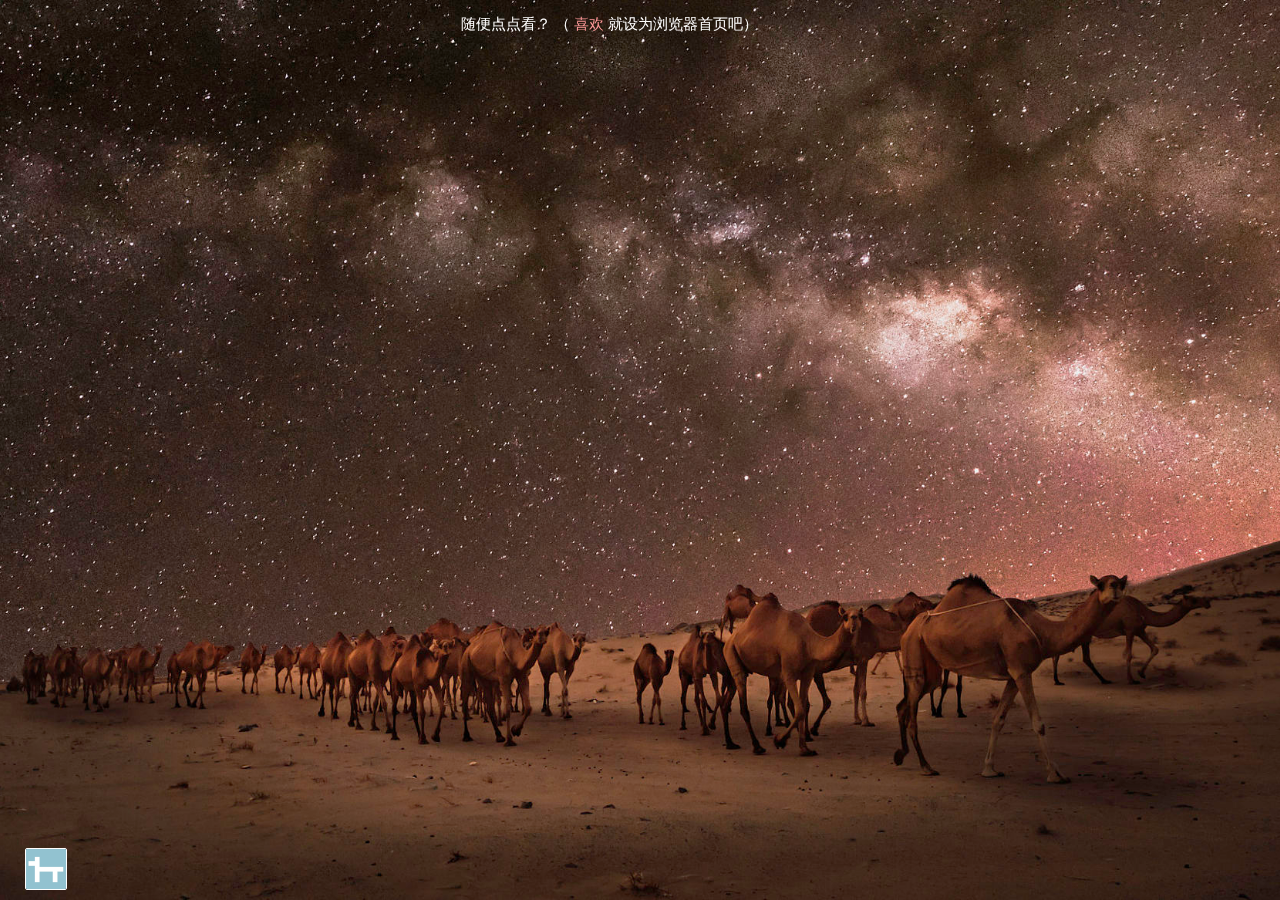
==== index.html @ 41d903cc "Update index.html" ====
<!DOCTYPE html>  
<html id='html'>
<head>
	<meta http-equiv="content-type" content="text/html; charset=UTF-8" />
	<meta charset="UTF-8">
	<title>Fine today</title>
	<meta content='美图,壁纸,浏览器首页,小众导航,简洁,独特,仪式感,必应,豆瓣,fine today' name='keywords'>
	<meta content="fine today，不一样的导航，每天更新美图和豆瓣、知乎好文章。" name='description'>
	<link id="css" rel="stylesheet" href="forfun/yangshi.css">
	<script type="text/javascript" src="forfun/jquery.js"></script>
	
	<link href="forfun/hidog.ico" type="image/x-icon" rel="shortcut icon">
	<script src="forfun/main.js"></script>
	<script>
		var _hmt = _hmt || [];
			(function() {
				var hm = document.createElement("script");
				hm.src = "https://hm.baidu.com/hm.js?234e4c3718e05af17d65386f82127121";
				var s = document.getElementsByTagName("script")[0]; 
				s.parentNode.insertBefore(hm, s);
		})();
	</script>
	<script>
		(function(i,s,o,g,r,a,m){i['GoogleAnalyticsObject']=r;i[r]=i[r]||function(){
		(i[r].q=i[r].q||[]).push(arguments)},i[r].l=1*new Date();a=s.createElement(o),
		m=s.getElementsByTagName(o)[0];a.async=1;a.src=g;m.parentNode.insertBefore(a,m)
		})(window,document,'script','https://www.google-analytics.com/analytics.js','ga');

		ga('create', 'UA-106219364-1', 'auto');
		ga('send', 'pageview');

	</script>


</head>
<body id="body" >
	<div  id="beijing">
		<div id="xn_search" class="xuni" >
		</div>
		<div id="xn_aa_top" class="xuni" >
		</div>
		<div id="xn_aa_bottom" class="xuni">
		</div>
		<div id="xn_tuijian" class="xuni">
		</div>
		<div id="xn_unknown" class="xuni">
		</div>	
	</div>

	<div  id="search" class="zhenshi" >
	<div>
		<!--
		<form  id="form1" action="http://www.sogou.com/web" target="_blank" name="sogou_queryform" target="_blank">
			<input id="search_input"  name="word" size="35" maxlength="100" type="text"></input>
			<input id="search_btn" type="submit" value="" display="none"></input>
		</form>
		
		-->

		<form  id="form1" onsubmit="return baiduWithHttps(this)" action="http://www.baidu.com/baidu" target="_blank">
			<input id="search_input"  name="word" size="35" maxlength="100" type="text"></input>
			<input id="search_btn" type="submit" value="" style="display:none;" ></input>
		</form>

	</div>

	</div>



	<div id="aa_top" class="zhenshi">
		<ul id="daohang">
				
			<li><nobr><a href="https://shimo.im/desktop" target="_blank">石墨文档</a></nobr></li> 
			<li><nobr><a href="https://www.teambition.com/projects" target="_blank">teambition</a></nobr></li> 
			<li><nobr><a href="https://translate.google.cn/" target="_blank">谷歌翻译</a></nobr></li> 

			<li class='gehang'></li>

			<li><nobr><a href="https://www.douban.com/" target="_blank">豆瓣</a></nobr></li> 
			<li><nobr><a href="http://www.weibo.com/" target="_blank">微博</a></nobr></li> 
			<li><nobr><a href="http://www.zhihu.com/" target="_blank">知乎</a></nobr></li> 
			<li><nobr><a href="http://www.ftchinese.com/" target="_blank">ft中文网</a></nobr></li>

			
			<li class='gehang'></li>
			<li><nobr><a href="https://www.taobao.com/" target="_blank">淘宝</a></nobr></li>			
			<li><nobr><a href="http://open.163.com/" target="_blank">网易公开课</a></nobr></li>
			<li><nobr><a href="https://www.douban.com/mine/" target="_blank">我的豆瓣</a></nobr></li>	
			
			<li class='gehang'></li>
			

			
			
		</ul>
	</div>
	
	
	<div id="aa_bottom" class="zhenshi">
			
		<h1>Fine today</h1>

		<span id="tupianxinxi">分享图片</span>
		<span id="huanyizhang">换一张</span>
	</div>

	<div id="tuijian" class="zhenshi">
		<h3>使用说明</h3>
		<p>我在意生活的仪式感。每天打开浏览器，暗示下自己：fine today ，与我来说是件很心安的事情。</p>

		<p>顺便看看美图、新闻和我常用的链接。</p>

		<p>Tips:导航、搜索、新闻 等五个板块的空隙，组成一个倒着 狗 的形状，也就是logo的样子，双击空隙 板块全部显示或隐藏，点击logo到设置。</p>
	

	</div>
	<div id="unknown" class="zhenshi">
		<div id="new_waike">
			<div class="news">
				<p>豆瓣<span>more..<span></p>
				<li><a href='https://www.douban.com/people/arkdome/statuses' target='_blank'>酒仙桥之虎，大山子一霸__之蛋总说</a>
				<li><a href='https://site.douban.com/106407/widget/notes/335509/note/271922918/' target='_blank'>慢下来，不判断，只感受</a></li>
	</li>
				<li><a href='https://www.douban.com/photos/photo/2001826561/' target='_blank'>Both-猫伯爵的相册</a></li>
	</li>
			</div>
			<div class="news">
				<p>知乎<span>more..<span></p>
				<li><a href='https://www.zhihu.com/question/22426910/answer/24968312' target='_blank'>为什么有些人需要仪式感？</a></li>

				<li><a href='https://www.zhihu.com/question/22238159/answer/20750109'>你有什么相见恨晚的知识想推荐给年轻人？</a></li>
				<li><a href='https://www.zhihu.com/question/61013864/answer/210687952'>学习机器学习深度学习之后，还需要掌握传统算法和数据结构吗？</a></li>
			</div>
			<div class="news">
				<P>下厨房<span>more..<span></p>
				<li><a href='http://www.xiachufang.com/recipe/100451769/' target='_blank'>玉米排骨汤 </a></li>
				<li><a href='http://www.xiachufang.com/recipe/263454/' target='_blank'>秘制红烧鸡爪</a></li>
				<li><a href='http://www.xiachufang.com/recipe/255878/' target='_blank'>酱焖鲜鲅鱼</a></li>

			</div>
		</div>
	</div>	

	<img id="logo" src="forfun/images/u01.jpg">
	<img id="guanbi" src="forfun/images/guanbi.png">

	
	<iframe style="display:none;" id="logo_sz" src="forfun/people/people_sz.html" frameborder="0"></iframe>

	<p id="tishi">随便点点看？ （ <span>喜欢</span> 就设为浏览器首页吧）</p>


</body>
</html>
---- forfun/yangshi.css ----
/*清除格式*/
body,div,p {
    margin:0;
    padding:0;
 }

a{
	text-decoration: none;
}
ul,li{
	list-style: none;
}
html,body{
	height:100%;

}

body{
	width: 100%;
	background-color: #333;
 	font: normal 15px "microsoft yahei",Arial,sans-serif;
	color: #fff;
	min-width: 720px;

}

input{
	outline: none;
}
.aaa #beijing{
	height: 100%;
	width: 100%;
	background-color: #333;
	position: absolute;
	top: 0px;
	left:0px;
	z-index: 1;
	background-repeat:no-repeat;
	overflow:hidden;
	background-size:cover;
	background-position:center center;
}

.bbb #beijing{
	height: 100%;
	width: 100%;
	position: relative;
	z-index: 1;
	background-color: #333;
	background-repeat:no-repeat;
	overflow:hidden;
	background-size:cover;
	background-position:center center;
	background-attachment:fixed;
}

.aaa #aa_top,.aaa #xn_aa_top{
	position: absolute;
	left: 0;
	top: 0;
	width: 17%;
	height: 80%;
	margin-right: 45px;
}
.bbb #aa_top,.bbb #xn_aa_top{
	position: absolute;
	left: 0;
	top: 0;
	width: 20%;
	height: calc(100% - 119px);
	margin-right: 45px;
}



.aaa #aa_bottom,.aaa #xn_aa_bottom{
	position: absolute;
	left: 0;
	bottom: 0;
	height: calc(20% - 50px) ;
	width: 17%;

}

.aaa #tuijian,.aaa #xn_tuijian{
	position: absolute;
	top: 0;
	right: 0;
	width: 17%;
	height: 66%;
	margin-left: 45px;

}
.bbb #aa_bottom,.bbb #xn_aa_bottom{
	position: absolute;
	left: 0;
	top: 3000px;
	height: calc(20% - 50px) ;
	width: 17%;

}

.bbb #tuijian,.bbb #xn_tuijian{
	display: none;

}


.aaa #search,.aaa #xn_search{
	position: relative;
	top: 45px;
	margin-left: auto;
	margin-right: auto;
	width: calc(66% - 90px);
	height:calc(66% - 45px);

}
.bbb #search,.bbb #xn_search{
	position: absolute;
	top: 45px;
	right: 0;
	width: calc(80% - 47px);
	height:calc(100% - 164px);
	min-width: 300px;
}

.aaa #unknown,.aaa #xn_unknown{
	position: absolute;
	bottom: 0;
	right: 0;
	width: calc(83% - 45px);
	height:calc(34% - 50px);	

}

#logo {
	position: fixed;
	bottom: 10px;
	left: 25px;
	z-index: 100;
	width: 40px;
	height: 40px;
	border-radius: 2px;
	border: 1px solid #fff;
	cursor:pointer;
}

#guanbi {
	display: none;
	position: fixed;
	bottom: 575px;
	left: 25px;
	z-index: 100;
	width: 36px;
	height: 36px;
	cursor:pointer;
}


div.zhenshi{
	background-color: rgba(255,255,51,0.1);
	overflow: hidden;
	display: none;
	z-index: 2;
	border: 1px dashed rgba(0,128,0,0.5);
	box-shadow: 0 1px 0 rgba(255, 255, 255, 0.1);
}
/*框架结束，，，，，，，，详细内容开始*/


#aa_top li{
	line-height: 36px;
	text-overflow : ellipsis;
	padding-right: 20px;
	overflow:hidden;
}
#aa_top li a{
	color: #0066CC;
}


#aa_bottom h1{

	position: absolute;
	line-height: 1px;
	left: 80px;
	bottom: 35px;
	color: green;
	font-size: 16px;
	font-weight:bold;
}
#aa_bottom span{

	font-size: 12px;
	line-height: 1px;
	cursor:pointer;
	bottom: 18px;
}
#tupianxinxi{
	
	position: absolute;
	left: 80px;
	

}
#huanyizhang{

	position: absolute;
	left: 140px;
 
}

#search form{
	position: relative;
	text-align:center;
	margin-top: 17%;

}
#form1 input[type="text"]{

	background: url('images/touming.png') no-repeat 600px center #EFEFEF;
	color: #d7d7d7;
	font-size: 15px;
	width: 360px;
	padding-left: 12px;
	height: 36px;
	border-radius: 7px;
	border: 0 none;
	box-shadow: 0 1px 0 rgba(255, 255, 255, 0.1), 0 1px 3px rgba(0, 0, 0, 0.5) inset;

	transition: all 0.8s ease 0s;
	-moz-transition:all 0.8s ease 0s;

}

/* 定义focus下的CSS，这里定义输入框宽度变化 */
#form1 input[type="text"]:focus{
	background: #EFEFEF url('images/baidu.png') no-repeat  right center scroll;
	color:#6a6f75;
	width: 394px;
	box-shadow: 0 1px 0 rgba(255, 255, 255, 0.1);
	padding-right: 96px;

}
li.gehang{
	height: 15px;

}

#search_btn{
	position: absolute;
	display: inline-block;
	left: calc(50% + 163px);
	width: 90px;
	height: 38px;
	border:none;
	background:transparent;
	border-top-right-radius: 7px;
	border-bottom-right-radius: 7px;
	color: #fff;
	font-size: 15px;
	cursor:pointer;
	z-index: 100px;

}


div.xuni{
	z-index: 2;
	cursor:pointer;
}

iframe{
	position: absolute;
	top: 0px;
	left: 0px;
	width: 100%;
	height: 100%;
	z-index: 10;
}
#tuijian h3{
	text-align: center;


}
#tuijian p{
	 padding: 10px

}
#new_waike{
	display: -moz-box;
	display: -ms-flexbox;
	display: -webkit-box;
	display: -webkit-flex;
	display: box; 
	display: flexbox;  
	display: flex;
}

.news{

	flex: 1;
	height: 90%;
	margin-left:9px;
	margin-top: 7px;
	border-right: 1px dashed rgba(0,128,0,0.5);
	padding: 5px 8px;
}
.news li{
	margin: 10px 0px;
	height: 30px;
}
.news li a{
	color: #fff;
}
.news p{
	height: 20px;
	color: green;
}
.news span{
	float: right;
	color: #ccc;
}
#tishi{
	position: fixed;
	top: 15px;
	left: 36%;
	z-index: 100;
}
 p span{
 	color: #FF9999;
 }
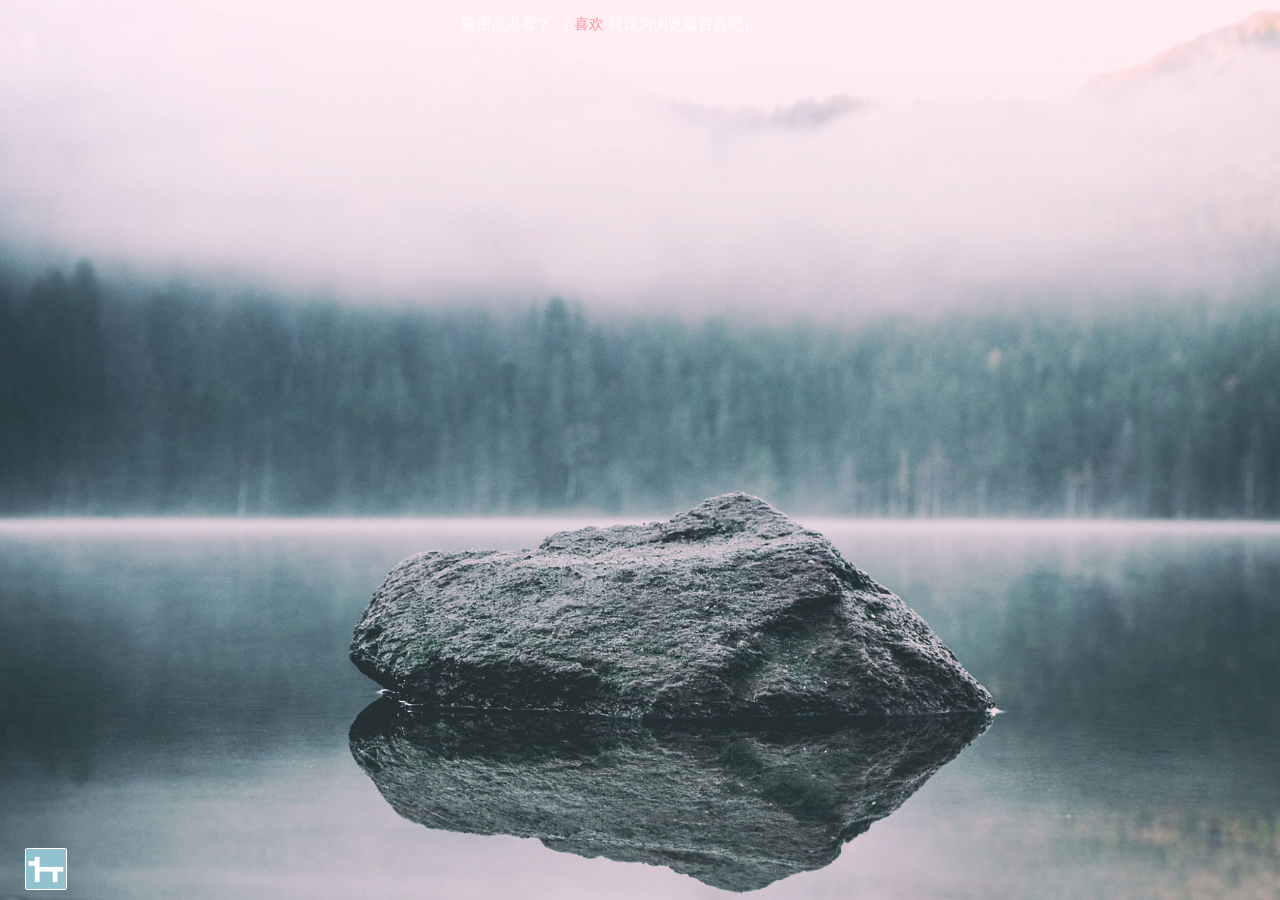
==== commit ff41f911: "Update index.html" ====
--- a/index.html
+++ b/index.html
@@ -112,7 +112,8 @@
 		<p>顺便看看美图、新闻和我常用的链接。</p>
 
 		<p>Tips:导航、搜索、新闻 等五个板块的空隙，组成一个倒着 狗 的形状，也就是logo的样子，双击空隙 板块全部显示或隐藏，点击logo到设置。</p>
-	
+		
+		<p>不会写python，目前功能有限，有需求<span><a target='_blank' href='https://www.douban.com/update/topic/fine.today'>豆瓣</a></span>我。</p>
 
 	</div>
 	<div id="unknown" class="zhenshi">
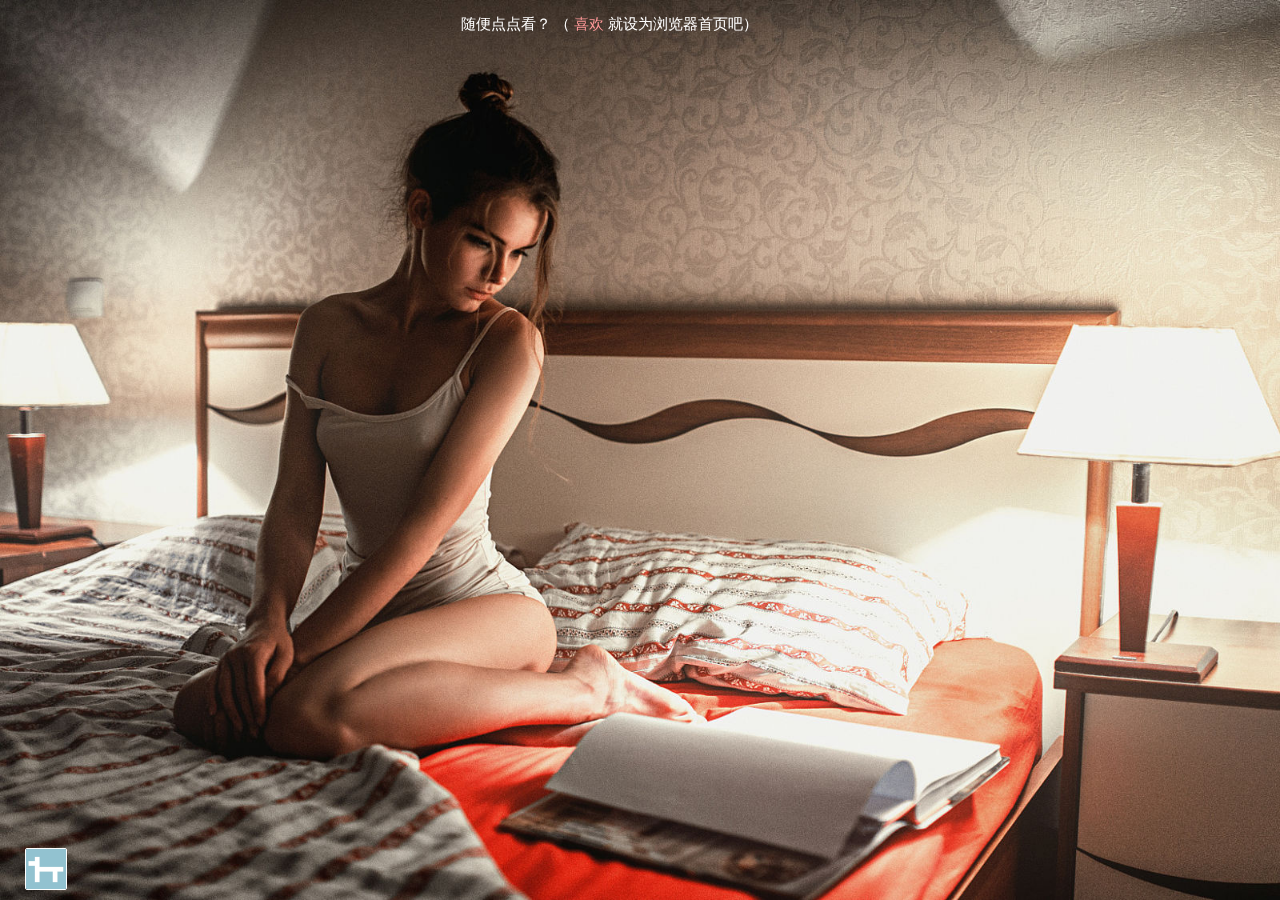
==== commit e860b0b0: "Update index.html" ====
--- a/index.html
+++ b/index.html
@@ -113,7 +113,7 @@
 
 		<p>Tips:导航、搜索、新闻 等五个板块的空隙，组成一个倒着 狗 的形状，也就是logo的样子，双击空隙 板块全部显示或隐藏，点击logo到设置。</p>
 		
-		<p>不会写python，目前功能有限，有需求<span><a target='_blank' href='https://www.douban.com/update/topic/fine.today'>豆瓣</a></span>我。</p>
+		<p>喜欢这个设计？<span><a href="javascript:void(function(){var d=document,e=encodeURIComponent,s1=window.getSelection,s2=d.getSelection,s3=d.selection,s=s1?s1():s2?s2():s3?s3.createRange().text:'',r='https://www.douban.com/recommend/?url='+e(d.location.href)+'&title='+e(d.title)+'&sel='+e(s)+'&v=1',w=450,h=330,x=function(){if(!window.open(r,'douban','toolbar=0,resizable=1,scrollbars=yes,status=1,width='+w+',height='+h+',left='+(screen.width-w)/2+',top='+(screen.height-h)/2))location.href=r+'&r=1'};if(/Firefox/.test(navigator.userAgent)){setTimeout(x,0)}else{x()}})()">推荐到豆瓣</a></span></p>
 
 	</div>
 	<div id="unknown" class="zhenshi">
--- a/forfun/yangshi.css
+++ b/forfun/yangshi.css
@@ -330,4 +330,6 @@
  p span{
  	color: #FF9999;
  }
-
+ p span a{
+ 	color: #FF9999;
+ }
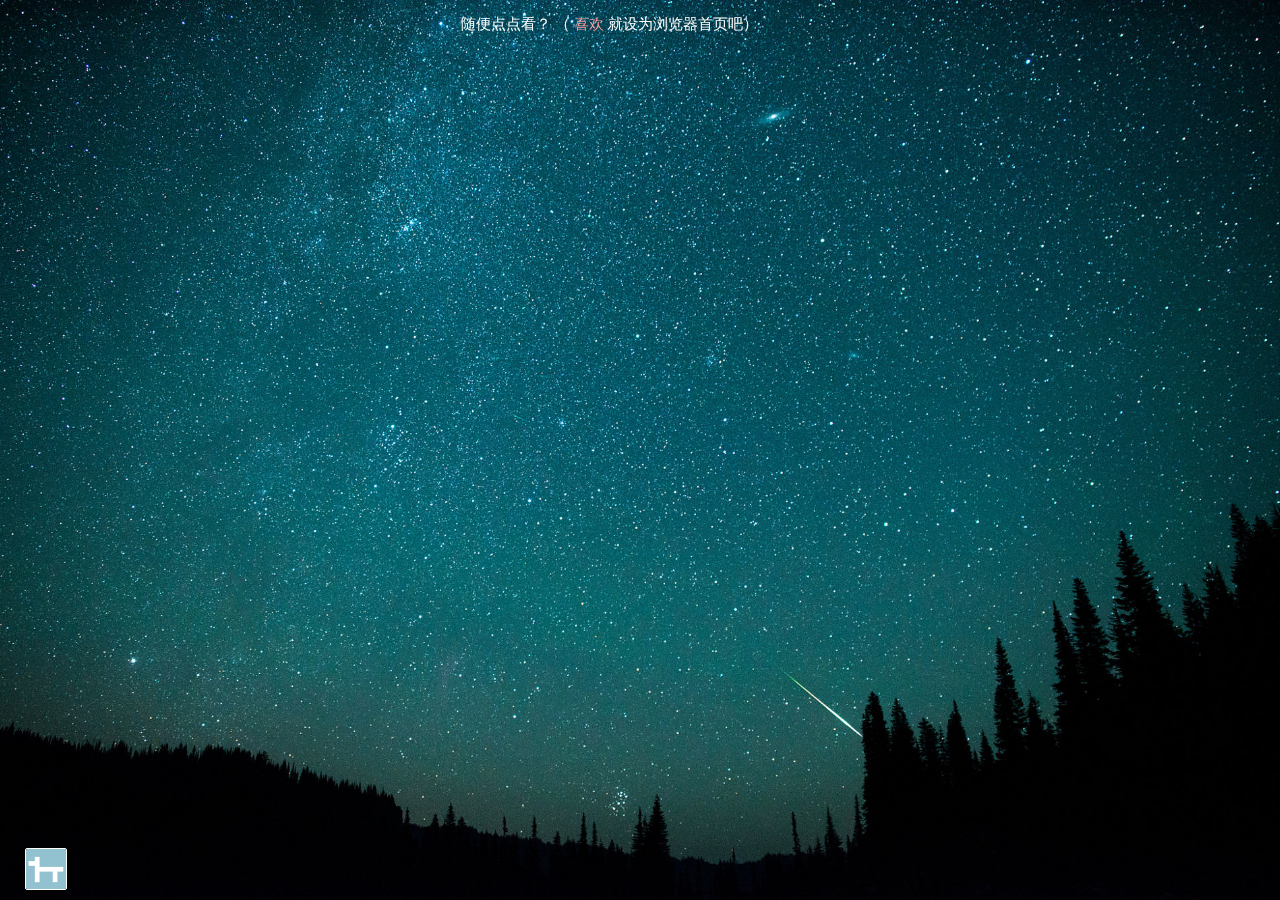
==== commit 3d838713: "Update index.html" ====
--- a/index.html
+++ b/index.html
@@ -106,14 +106,14 @@
 	</div>
 
 	<div id="tuijian" class="zhenshi">
-		<h3>使用说明</h3>
+		<h3>why？</h3>
 		<p>我在意生活的仪式感。每天打开浏览器，暗示下自己：fine today ，与我来说是件很心安的事情。</p>
 
 		<p>顺便看看美图、新闻和我常用的链接。</p>
 
-		<p>Tips:导航、搜索、新闻 等五个板块的空隙，组成一个倒着 狗 的形状，也就是logo的样子，双击空隙 板块全部显示或隐藏，点击logo到设置。</p>
+		<p>Tips：导航、搜索、新闻 等五个板块的空隙，组成一个倒着 狗 的形状，也就是logo的样子，双击空隙 板块全部显示或隐藏，点击logo到设置。</p>
 		
-		<p>喜欢这个设计？<span><a href="javascript:void(function(){var d=document,e=encodeURIComponent,s1=window.getSelection,s2=d.getSelection,s3=d.selection,s=s1?s1():s2?s2():s3?s3.createRange().text:'',r='https://www.douban.com/recommend/?url='+e(d.location.href)+'&title='+e(d.title)+'&sel='+e(s)+'&v=1',w=450,h=330,x=function(){if(!window.open(r,'douban','toolbar=0,resizable=1,scrollbars=yes,status=1,width='+w+',height='+h+',left='+(screen.width-w)/2+',top='+(screen.height-h)/2))location.href=r+'&r=1'};if(/Firefox/.test(navigator.userAgent)){setTimeout(x,0)}else{x()}})()">推荐到豆瓣</a></span></p>
+		<p>喜欢这个设计？<span><a href="javascript:void(function(){var d=document,e=encodeURIComponent,s1=window.getSelection,s2=d.getSelection,s3=d.selection,s=s1?s1():s2?s2():s3?s3.createRange().text:'',r='https://www.douban.com/recommend/?url='+e(d.location.href)+'&title='+e(d.title)+'&sel='+e(s)+'&v=1',w=450,h=330,x=function(){if(!window.open(r,'douban','toolbar=0,resizable=1,scrollbars=yes,status=1,width='+w+',height='+h+',left='+(screen.width-w)/2+',top='+(screen.height-h)/2))location.href=r+'&r=1'};if(/Firefox/.test(navigator.userAgent)){setTimeout(x,0)}else{x()}})()">点击推荐到豆瓣</a></span></p>
 
 	</div>
 	<div id="unknown" class="zhenshi">
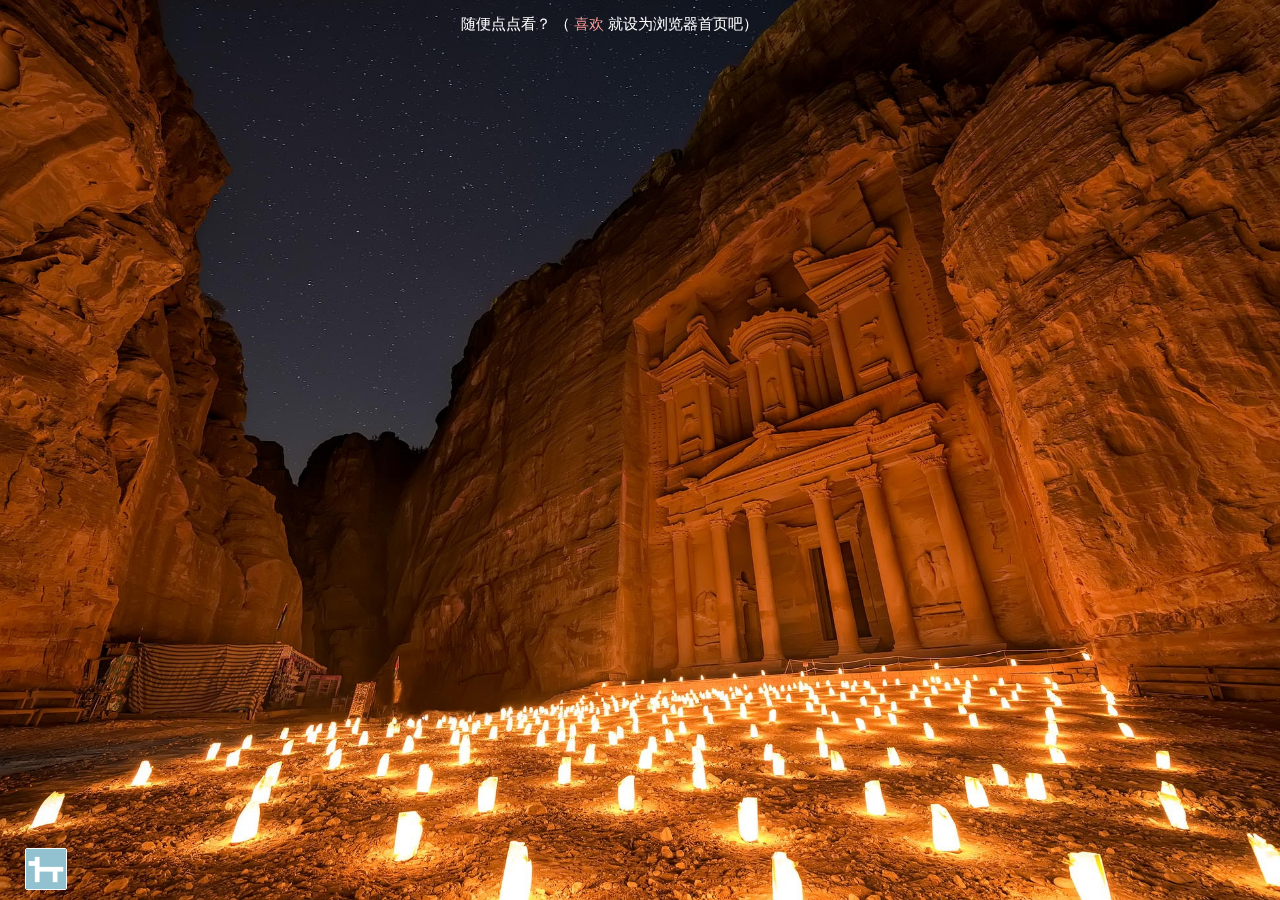
==== commit 52543d18: "Update index.html" ====
--- a/index.html
+++ b/index.html
@@ -113,7 +113,7 @@
 
 		<p>Tips：导航、搜索、新闻 等五个板块的空隙，组成一个倒着 狗 的形状，也就是logo的样子，双击空隙 板块全部显示或隐藏，点击logo到设置。</p>
 		
-		<p>喜欢这个设计？<span><a href="javascript:void(function(){var d=document,e=encodeURIComponent,s1=window.getSelection,s2=d.getSelection,s3=d.selection,s=s1?s1():s2?s2():s3?s3.createRange().text:'',r='https://www.douban.com/recommend/?url='+e(d.location.href)+'&title='+e(d.title)+'&sel='+e(s)+'&v=1',w=450,h=330,x=function(){if(!window.open(r,'douban','toolbar=0,resizable=1,scrollbars=yes,status=1,width='+w+',height='+h+',left='+(screen.width-w)/2+',top='+(screen.height-h)/2))location.href=r+'&r=1'};if(/Firefox/.test(navigator.userAgent)){setTimeout(x,0)}else{x()}})()">点击推荐到豆瓣</a></span></p>
+		<p>喜欢这个设计？<span><a href="javascript:void(function(){var d=document,e=encodeURIComponent,s1=window.getSelection,s2=d.getSelection,s3=d.selection,s=s1?s1():s2?s2():s3?s3.createRange().text:'',r='https://www.douban.com/recommend/?url='+e(d.location.href)+'&title='+e(d.title)+'&sel='+e(s)+'&v=1',w=450,h=330,x=function(){if(!window.open(r,'douban','toolbar=0,resizable=1,scrollbars=yes,status=1,width='+w+',height='+h+',left='+(screen.width-w)/2+',top='+(screen.height-h)/2))location.href=r+'&r=1'};if(/Firefox/.test(navigator.userAgent)){setTimeout(x,0)}else{x()}})()">推荐到豆瓣</a></span></p>
 
 	</div>
 	<div id="unknown" class="zhenshi">
--- a/forfun/yangshi.css
+++ b/forfun/yangshi.css
@@ -331,5 +331,6 @@
  	color: #FF9999;
  }
  p span a{
- 	color: #FF9999;
+ 	color: #007722;
+ 	cursor:pointer;
  }
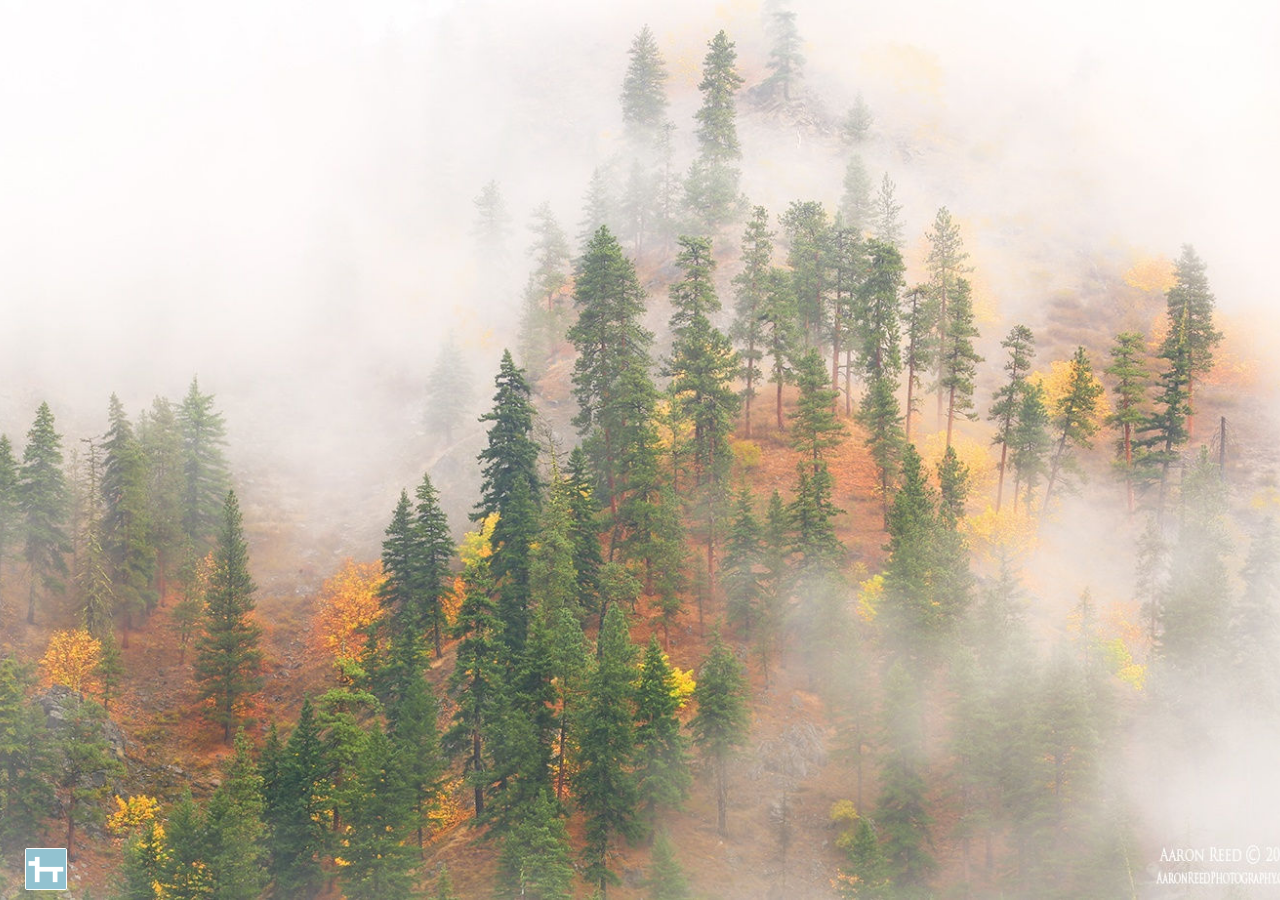
==== commit ade1c0b3: "Update index.html" ====
--- a/index.html
+++ b/index.html
@@ -149,7 +149,7 @@
 	
 	<iframe style="display:none;" id="logo_sz" src="forfun/people/people_sz.html" frameborder="0"></iframe>
 
-	<p id="tishi">随便点点看？ （ <span>喜欢</span> 就设为浏览器首页吧）</p>
+	<div id="tishi"></div>
 
 
 </body>
--- a/forfun/yangshi.css
+++ b/forfun/yangshi.css
@@ -329,8 +329,10 @@
 }
  p span{
  	color: #FF9999;
+	font-weight:bold;
  }
  p span a{
- 	color: #007722;
+ 	color: #FF9999;
  	cursor:pointer;
+	font-weight:bold;
  }
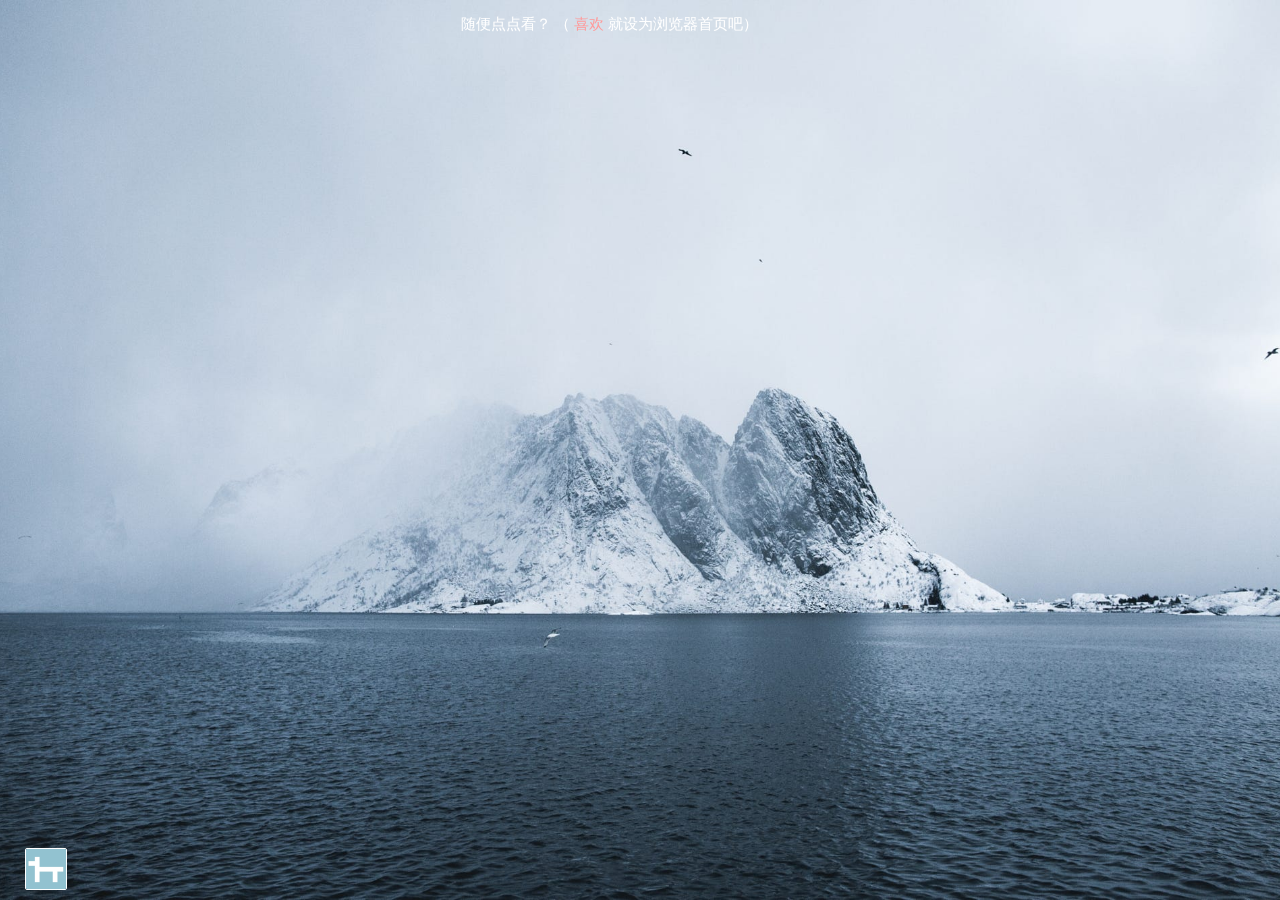
==== commit f8ddbcca: "Update index.html" ====
--- a/index.html
+++ b/index.html
@@ -99,14 +99,14 @@
 	
 	<div id="aa_bottom" class="zhenshi">
 			
-		<h1>Fine today</h1>
+		<h2>Fine today</h2>
 
 		<span id="tupianxinxi">分享图片</span>
 		<span id="huanyizhang">换一张</span>
 	</div>
 
 	<div id="tuijian" class="zhenshi">
-		<h3>why？</h3>
+		<h1>Fine today</h1>
 		<p>我在意生活的仪式感。每天打开浏览器，暗示下自己：fine today ，与我来说是件很心安的事情。</p>
 
 		<p>顺便看看美图、新闻和我常用的链接。</p>
--- a/forfun/yangshi.css
+++ b/forfun/yangshi.css
@@ -297,6 +297,7 @@
 	display: flex;
 }
 
+
 .news{
 
 	flex: 1;
@@ -321,18 +322,64 @@
 	float: right;
 	color: #ccc;
 }
-#tishi{
+.aaa #tishi,.bbb #tishi{
 	position: fixed;
 	top: 15px;
 	left: 36%;
 	z-index: 100;
 }
- p span{
+ #tishi span{
  	color: #FF9999;
-	font-weight:bold;
  }
  p span a{
  	color: #FF9999;
- 	cursor:pointer;
-	font-weight:bold;
+    	cursor: pointer;
+    	font-weight: bold
  }
+
+
+
+.mmm html{
+	font-size: 10px;
+}
+.mmm #beijing{
+	height: 100%;
+	width: 100%;
+	position: relative;
+	z-index: 1;
+	background-color: #333;
+	background-repeat:no-repeat;
+	overflow:hidden;
+	background-size:cover;
+	background-position:center center;
+	background-attachment:fixed;
+}
+.mmm .xuni{
+	display: none;
+}
+.mmm .zhenshi{
+	display: none;
+}
+.mmm #tishi{
+	position: absolute;
+	bottom: 18rem;
+	width: 100%;
+	text-align:center;
+	z-index: 100;
+
+}
+.mmm #tishi p{
+	font-size: 8rem;
+	line-height: 2rem;
+	margin-bottom: 4.5rem
+
+}
+
+.mmm #tishi p span{
+	font-size: 2.5rem;
+	color: #fff;
+
+}
+
+
+
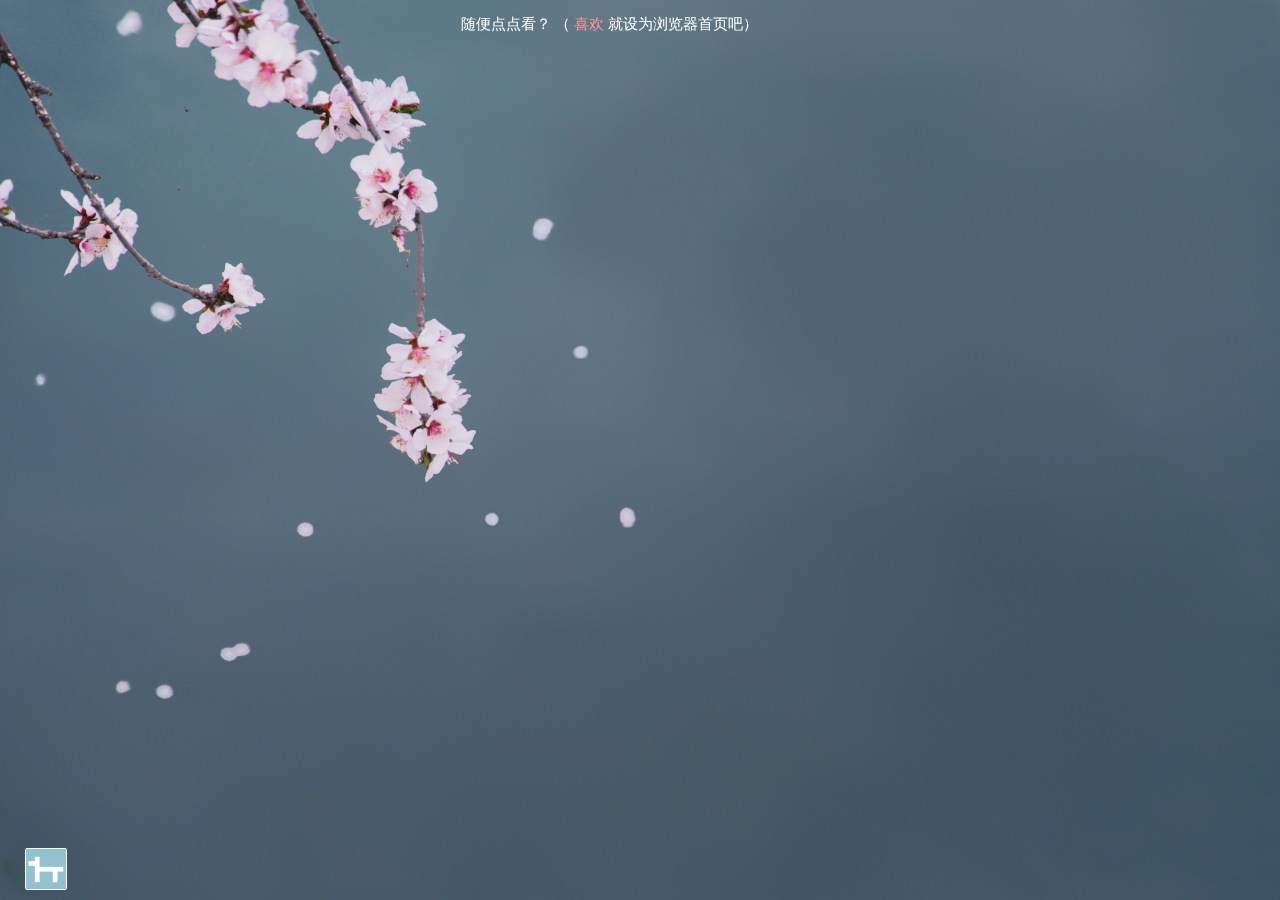
==== commit 44a56662: "Update index.html" ====
--- a/index.html
+++ b/index.html
@@ -81,7 +81,8 @@
 			<li><nobr><a href="http://www.weibo.com/" target="_blank">微博</a></nobr></li> 
 			<li><nobr><a href="http://www.zhihu.com/" target="_blank">知乎</a></nobr></li> 
 			<li><nobr><a href="http://www.ftchinese.com/" target="_blank">ft中文网</a></nobr></li>
-
+			<li><nobr><a href="https://www.jiqizhixin.com/" target="_blank">机器之心</a></nobr></li>
+			
 			
 			<li class='gehang'></li>
 			<li><nobr><a href="https://www.taobao.com/" target="_blank">淘宝</a></nobr></li>			
--- a/forfun/yangshi.css
+++ b/forfun/yangshi.css
@@ -179,7 +179,7 @@
 }
 
 
-#aa_bottom h1{
+#aa_bottom h2{
 
 	position: absolute;
 	line-height: 1px;
@@ -278,9 +278,9 @@
 	height: 100%;
 	z-index: 10;
 }
-#tuijian h3{
+#tuijian h1{
 	text-align: center;
-
+	font-size: 22px;
 
 }
 #tuijian p{
@@ -362,7 +362,7 @@
 }
 .mmm #tishi{
 	position: absolute;
-	bottom: 18rem;
+	bottom: 8rem;
 	width: 100%;
 	text-align:center;
 	z-index: 100;
@@ -371,7 +371,8 @@
 .mmm #tishi p{
 	font-size: 8rem;
 	line-height: 2rem;
-	margin-bottom: 4.5rem
+	margin-bottom: 4.5rem;
+	color: #fff;
 
 }
 
